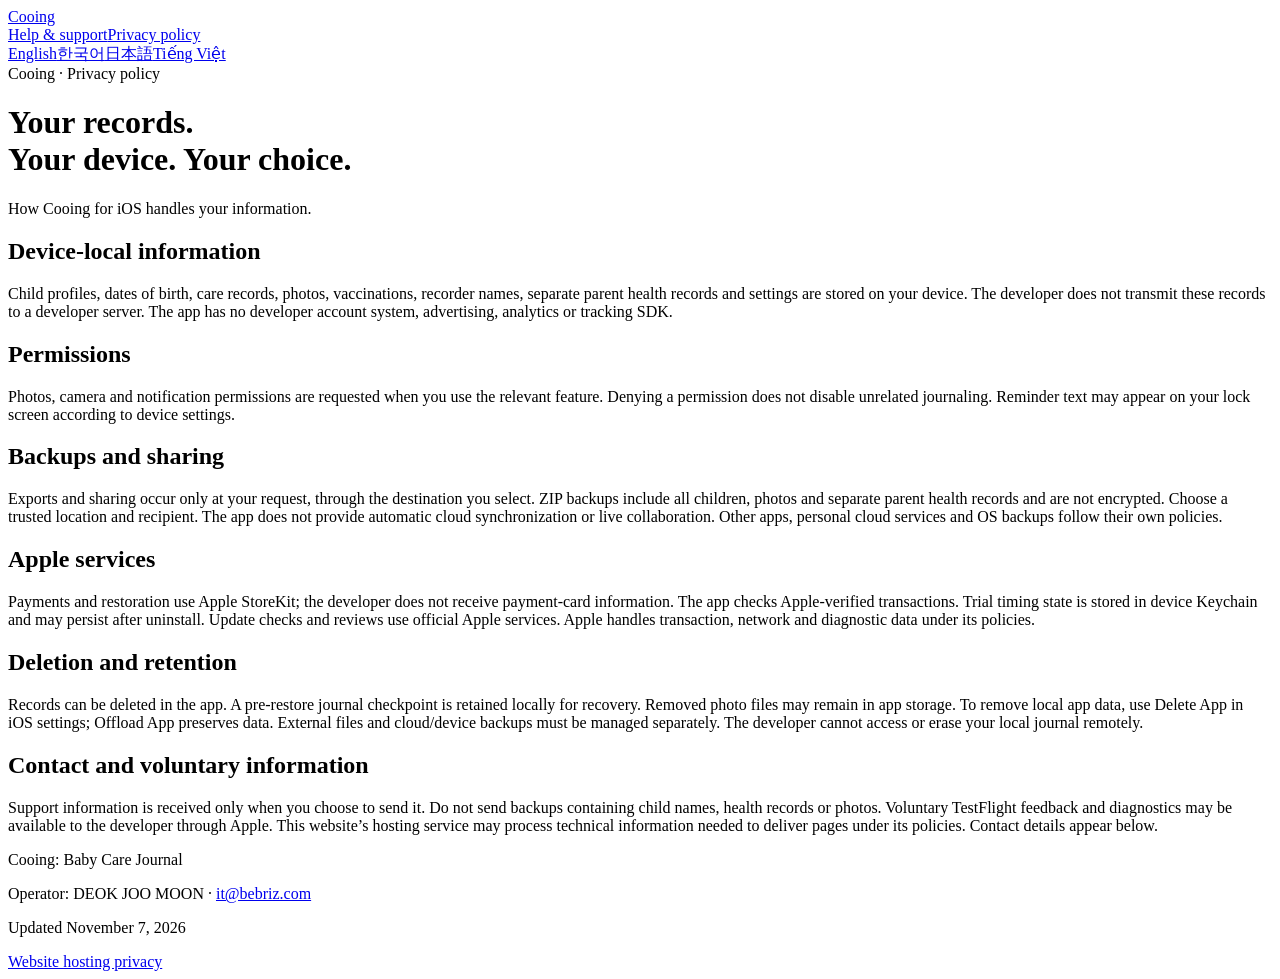
==== privacy/index.html @ cca0530a "Publish multilingual Cooing support and privacy pages" ====
<!doctype html><html lang="en" data-base="/cooing-support/" data-route="privacy"><head><meta charset="utf-8"><meta name="viewport" content="width=device-width,initial-scale=1"><title>Privacy policy · Cooing</title><meta name="description" content="How Cooing for iOS handles your information."><link rel="alternate" hreflang="en" href="https://m9339191.github.io/cooing-support/en/privacy/"><link rel="alternate" hreflang="ko" href="https://m9339191.github.io/cooing-support/ko/privacy/"><link rel="alternate" hreflang="ja" href="https://m9339191.github.io/cooing-support/ja/privacy/"><link rel="alternate" hreflang="vi" href="https://m9339191.github.io/cooing-support/vi/privacy/"><script src="/cooing-support/assets/language.js"></script><link rel="stylesheet" href="/cooing-support/assets/style.css"></head><body><header><a class="brand" href="/cooing-support/en/">Cooing</a><div class="header-right"><nav aria-label="Cooing"><a href="/cooing-support/en/support/">Help & support</a><a href="/cooing-support/en/privacy/">Privacy policy</a></nav><nav class="language-picker" aria-label="Language"><a href="/cooing-support/en/privacy/" lang="en" hreflang="en">English</a><a href="/cooing-support/ko/privacy/" lang="ko" hreflang="ko">한국어</a><a href="/cooing-support/ja/privacy/" lang="ja" hreflang="ja">日本語</a><a href="/cooing-support/vi/privacy/" lang="vi" hreflang="vi">Tiếng Việt</a></nav></div></header><main><div class="eyebrow">Cooing · Privacy policy</div><h1>Your records.<br>Your device. Your choice.</h1><p class="intro">How Cooing for iOS handles your information.</p><div class="body"><section><h2>Device-local information</h2><p>Child profiles, dates of birth, care records, photos, vaccinations, recorder names, separate parent health records and settings are stored on your device. The developer does not transmit these records to a developer server. The app has no developer account system, advertising, analytics or tracking SDK.</p></section><section><h2>Permissions</h2><p>Photos, camera and notification permissions are requested when you use the relevant feature. Denying a permission does not disable unrelated journaling. Reminder text may appear on your lock screen according to device settings.</p></section><section><h2>Backups and sharing</h2><p>Exports and sharing occur only at your request, through the destination you select. ZIP backups include all children, photos and separate parent health records and are not encrypted. Choose a trusted location and recipient. The app does not provide automatic cloud synchronization or live collaboration. Other apps, personal cloud services and OS backups follow their own policies.</p></section><section><h2>Apple services</h2><p>Payments and restoration use Apple StoreKit; the developer does not receive payment-card information. The app checks Apple-verified transactions. Trial timing state is stored in device Keychain and may persist after uninstall. Update checks and reviews use official Apple services. Apple handles transaction, network and diagnostic data under its policies.</p></section><section><h2>Deletion and retention</h2><p>Records can be deleted in the app. A pre-restore journal checkpoint is retained locally for recovery. Removed photo files may remain in app storage. To remove local app data, use Delete App in iOS settings; Offload App preserves data. External files and cloud/device backups must be managed separately. The developer cannot access or erase your local journal remotely.</p></section><section><h2>Contact and voluntary information</h2><p>Support information is received only when you choose to send it. Do not send backups containing child names, health records or photos. Voluntary TestFlight feedback and diagnostics may be available to the developer through Apple. This website’s hosting service may process technical information needed to deliver pages under its policies. Contact details appear below.</p></section></div></main><footer><p>Cooing: Baby Care Journal</p><p>Operator: DEOK JOO MOON · <a href="mailto:it@bebriz.com">it@bebriz.com</a></p><p>Updated November 7, 2026</p><a href="https://docs.github.com/en/site-policy/privacy-policies/github-privacy-statement">Website hosting privacy</a></footer></body></html>
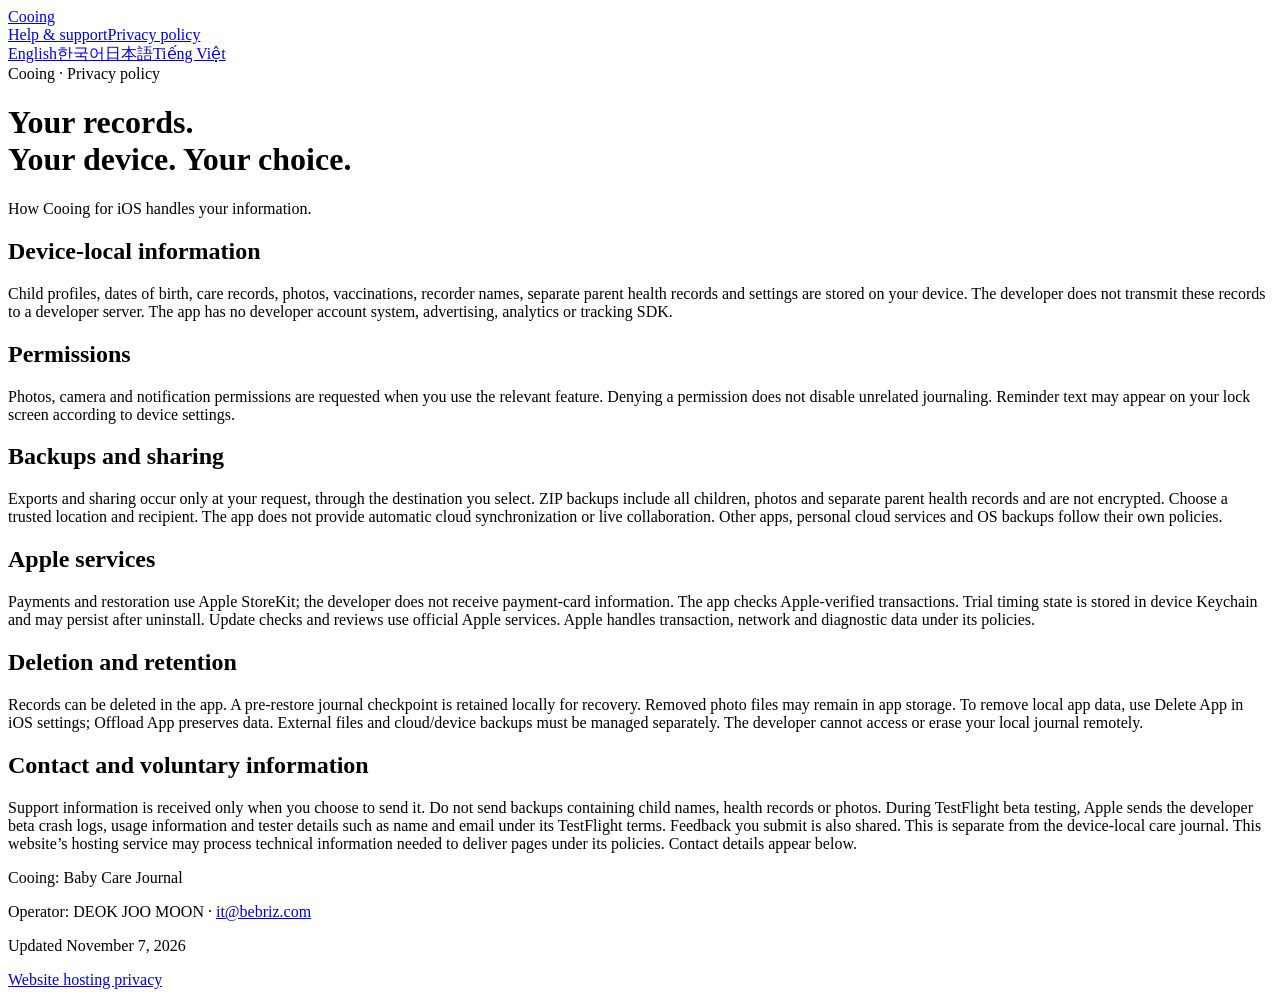
==== commit 66cb5b76: "Clarify Apple TestFlight diagnostics in all privacy languages" ====
--- a/privacy/index.html
+++ b/privacy/index.html
@@ -1 +1 @@
-<!doctype html><html lang="en" data-base="/cooing-support/" data-route="privacy"><head><meta charset="utf-8"><meta name="viewport" content="width=device-width,initial-scale=1"><title>Privacy policy · Cooing</title><meta name="description" content="How Cooing for iOS handles your information."><link rel="alternate" hreflang="en" href="https://m9339191.github.io/cooing-support/en/privacy/"><link rel="alternate" hreflang="ko" href="https://m9339191.github.io/cooing-support/ko/privacy/"><link rel="alternate" hreflang="ja" href="https://m9339191.github.io/cooing-support/ja/privacy/"><link rel="alternate" hreflang="vi" href="https://m9339191.github.io/cooing-support/vi/privacy/"><script src="/cooing-support/assets/language.js"></script><link rel="stylesheet" href="/cooing-support/assets/style.css"></head><body><header><a class="brand" href="/cooing-support/en/">Cooing</a><div class="header-right"><nav aria-label="Cooing"><a href="/cooing-support/en/support/">Help & support</a><a href="/cooing-support/en/privacy/">Privacy policy</a></nav><nav class="language-picker" aria-label="Language"><a href="/cooing-support/en/privacy/" lang="en" hreflang="en">English</a><a href="/cooing-support/ko/privacy/" lang="ko" hreflang="ko">한국어</a><a href="/cooing-support/ja/privacy/" lang="ja" hreflang="ja">日本語</a><a href="/cooing-support/vi/privacy/" lang="vi" hreflang="vi">Tiếng Việt</a></nav></div></header><main><div class="eyebrow">Cooing · Privacy policy</div><h1>Your records.<br>Your device. Your choice.</h1><p class="intro">How Cooing for iOS handles your information.</p><div class="body"><section><h2>Device-local information</h2><p>Child profiles, dates of birth, care records, photos, vaccinations, recorder names, separate parent health records and settings are stored on your device. The developer does not transmit these records to a developer server. The app has no developer account system, advertising, analytics or tracking SDK.</p></section><section><h2>Permissions</h2><p>Photos, camera and notification permissions are requested when you use the relevant feature. Denying a permission does not disable unrelated journaling. Reminder text may appear on your lock screen according to device settings.</p></section><section><h2>Backups and sharing</h2><p>Exports and sharing occur only at your request, through the destination you select. ZIP backups include all children, photos and separate parent health records and are not encrypted. Choose a trusted location and recipient. The app does not provide automatic cloud synchronization or live collaboration. Other apps, personal cloud services and OS backups follow their own policies.</p></section><section><h2>Apple services</h2><p>Payments and restoration use Apple StoreKit; the developer does not receive payment-card information. The app checks Apple-verified transactions. Trial timing state is stored in device Keychain and may persist after uninstall. Update checks and reviews use official Apple services. Apple handles transaction, network and diagnostic data under its policies.</p></section><section><h2>Deletion and retention</h2><p>Records can be deleted in the app. A pre-restore journal checkpoint is retained locally for recovery. Removed photo files may remain in app storage. To remove local app data, use Delete App in iOS settings; Offload App preserves data. External files and cloud/device backups must be managed separately. The developer cannot access or erase your local journal remotely.</p></section><section><h2>Contact and voluntary information</h2><p>Support information is received only when you choose to send it. Do not send backups containing child names, health records or photos. Voluntary TestFlight feedback and diagnostics may be available to the developer through Apple. This website’s hosting service may process technical information needed to deliver pages under its policies. Contact details appear below.</p></section></div></main><footer><p>Cooing: Baby Care Journal</p><p>Operator: DEOK JOO MOON · <a href="mailto:it@bebriz.com">it@bebriz.com</a></p><p>Updated November 7, 2026</p><a href="https://docs.github.com/en/site-policy/privacy-policies/github-privacy-statement">Website hosting privacy</a></footer></body></html>+<!doctype html><html lang="en" data-base="/cooing-support/" data-route="privacy"><head><meta charset="utf-8"><meta name="viewport" content="width=device-width,initial-scale=1"><title>Privacy policy · Cooing</title><meta name="description" content="How Cooing for iOS handles your information."><link rel="alternate" hreflang="en" href="https://m9339191.github.io/cooing-support/en/privacy/"><link rel="alternate" hreflang="ko" href="https://m9339191.github.io/cooing-support/ko/privacy/"><link rel="alternate" hreflang="ja" href="https://m9339191.github.io/cooing-support/ja/privacy/"><link rel="alternate" hreflang="vi" href="https://m9339191.github.io/cooing-support/vi/privacy/"><script src="/cooing-support/assets/language.js"></script><link rel="stylesheet" href="/cooing-support/assets/style.css"></head><body><header><a class="brand" href="/cooing-support/en/">Cooing</a><div class="header-right"><nav aria-label="Cooing"><a href="/cooing-support/en/support/">Help & support</a><a href="/cooing-support/en/privacy/">Privacy policy</a></nav><nav class="language-picker" aria-label="Language"><a href="/cooing-support/en/privacy/" lang="en" hreflang="en">English</a><a href="/cooing-support/ko/privacy/" lang="ko" hreflang="ko">한국어</a><a href="/cooing-support/ja/privacy/" lang="ja" hreflang="ja">日本語</a><a href="/cooing-support/vi/privacy/" lang="vi" hreflang="vi">Tiếng Việt</a></nav></div></header><main><div class="eyebrow">Cooing · Privacy policy</div><h1>Your records.<br>Your device. Your choice.</h1><p class="intro">How Cooing for iOS handles your information.</p><div class="body"><section><h2>Device-local information</h2><p>Child profiles, dates of birth, care records, photos, vaccinations, recorder names, separate parent health records and settings are stored on your device. The developer does not transmit these records to a developer server. The app has no developer account system, advertising, analytics or tracking SDK.</p></section><section><h2>Permissions</h2><p>Photos, camera and notification permissions are requested when you use the relevant feature. Denying a permission does not disable unrelated journaling. Reminder text may appear on your lock screen according to device settings.</p></section><section><h2>Backups and sharing</h2><p>Exports and sharing occur only at your request, through the destination you select. ZIP backups include all children, photos and separate parent health records and are not encrypted. Choose a trusted location and recipient. The app does not provide automatic cloud synchronization or live collaboration. Other apps, personal cloud services and OS backups follow their own policies.</p></section><section><h2>Apple services</h2><p>Payments and restoration use Apple StoreKit; the developer does not receive payment-card information. The app checks Apple-verified transactions. Trial timing state is stored in device Keychain and may persist after uninstall. Update checks and reviews use official Apple services. Apple handles transaction, network and diagnostic data under its policies.</p></section><section><h2>Deletion and retention</h2><p>Records can be deleted in the app. A pre-restore journal checkpoint is retained locally for recovery. Removed photo files may remain in app storage. To remove local app data, use Delete App in iOS settings; Offload App preserves data. External files and cloud/device backups must be managed separately. The developer cannot access or erase your local journal remotely.</p></section><section><h2>Contact and voluntary information</h2><p>Support information is received only when you choose to send it. Do not send backups containing child names, health records or photos. During TestFlight beta testing, Apple sends the developer beta crash logs, usage information and tester details such as name and email under its TestFlight terms. Feedback you submit is also shared. This is separate from the device-local care journal. This website’s hosting service may process technical information needed to deliver pages under its policies. Contact details appear below.</p></section></div></main><footer><p>Cooing: Baby Care Journal</p><p>Operator: DEOK JOO MOON · <a href="mailto:it@bebriz.com">it@bebriz.com</a></p><p>Updated November 7, 2026</p><a href="https://docs.github.com/en/site-policy/privacy-policies/github-privacy-statement">Website hosting privacy</a></footer></body></html>
